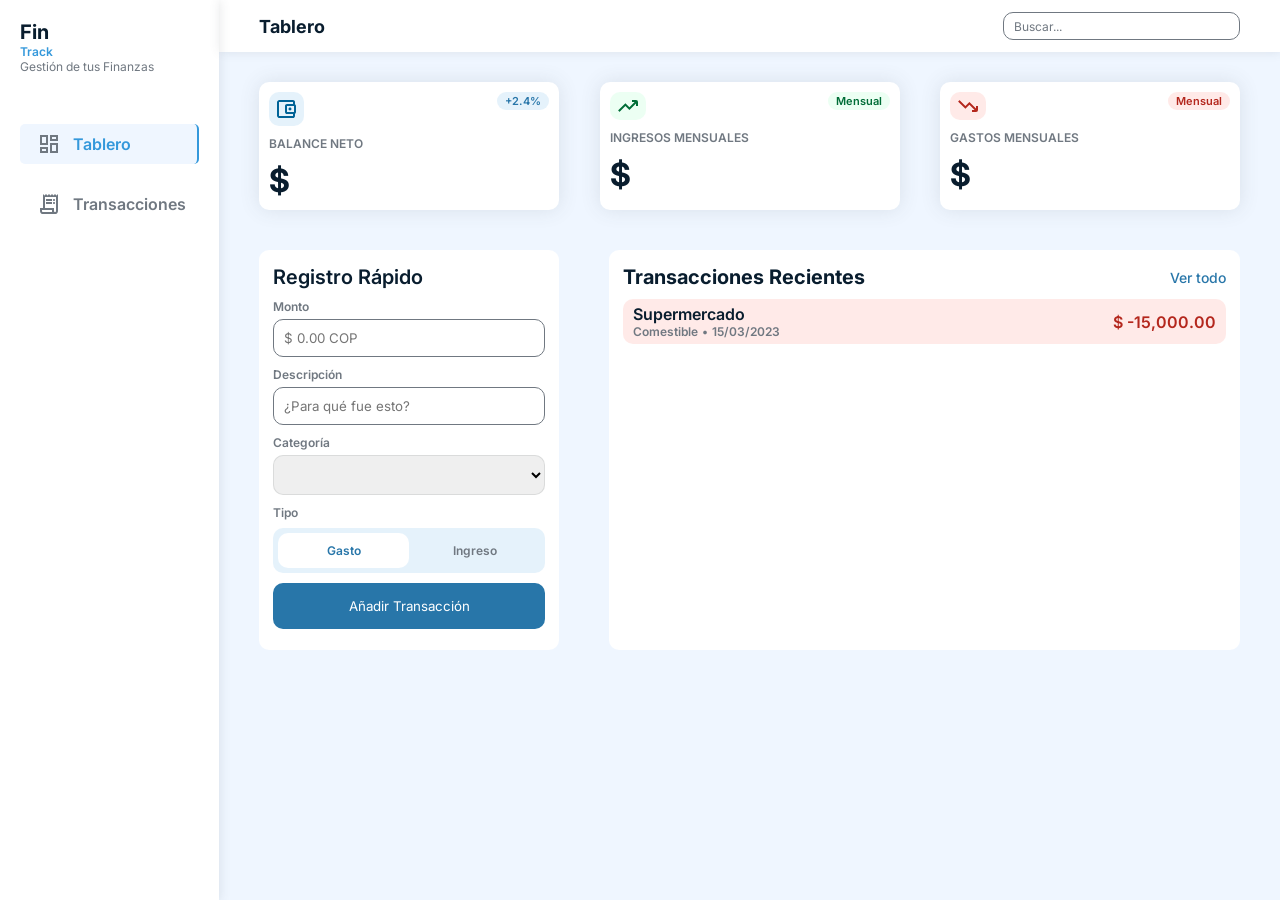
==== pages/dashboard.html @ e891d8c5 "Daschboard" ====
<!DOCTYPE html>
<html lang="en">
<head>
    <meta charset="UTF-8">
    <meta name="viewport" content="width=device-width, initial-scale=1.0">
    <link rel="stylesheet" href="../css/dashboard.css">
    <link rel="stylesheet" href="../css/styles.css">
    <link rel="icon" href="../assets/images/Logo FinTrack.png">
    <title>FinTrack - Dashboard</title>
</head>
<body>
    
    <aside class="sidebar">
        
        <div class="logoText">
            <h1>
                Fin<span>Track</span>
            </h1>
            <p>Gestión de tus Finanzas</p>
        </div>
        
        <nav>
            <ul>
                <li><img src="../assets/icons/Icon-dashboard.svg" alt="dashboard"><a class="pages-dash" href="../pages/dashboard.html">Tablero</a></li>
                <li><img src="../assets/icons/Icon-transacciones.svg" alt="transacciones"><a class="pages-transacciones" href="../pages/dashboard.html">Transacciones</a></li>
            </ul>
        </nav>

    </aside>

    <main>

        <header>
            <div class="text-resumen">
                <h2>Tablero</h2>
            </div>
            <div class="buscador">
                <input type="text" placeholder="Buscar...">
            </div>
        </header>

        <section class="container-informacion-cuenta">

            <div class="cards-cuentas-totales">

                <div class="card-cuenta-total">

                    <div class="parte-superior-total">
                        <img src="../assets/icons/Icon-wallet.svg" alt="wallet">
                        <span class="rendimiento">+2.4%</span>
                    </div>

                    <div class="balance-total">
                        <h3>BALANCE NETO</h3>
                        <p class="Saldo-total">
                            $
                        </p>
                    </div>

                </div>

                <div class="card-cuenta-enAlta">

                    <div class="parte-superior-enAlta">
                        <img src="../assets/icons/Icon-enAlta.svg" alt="Grafica en alta">
                        <span class="ingresoSpam">Mensual</span>
                    </div>

                    <div class="balance-total">
                        <h3>INGRESOS MENSUALES</h3>
                        <p class="Saldo-total">
                            $
                        </p>
                    </div>

                </div>

                <div class="card-cuenta-enBaja">

                    <div class="parte-superior-enBaja">
                        <img src="../assets/icons/Icon-enBaja.svg" alt="Grafica en baja">
                        <span class="gastoSpam">Mensual</span>
                    </div>

                    <div class="balance-total">
                        <h3>GASTOS MENSUALES</h3>
                        <p class="Saldo-negativo-total">
                            $
                        </p>
                    </div>

                </div>

            </div>

            <div class="tableros">

                <div class="tablero-transaccion">

                    <h4>Registro Rápido</h4>

                    <form action="">
                        <div class="input-goup">
                            <label for="Number">Monto</label>
                            <input type="number" id="Number" name="Number" placeholder="$ 0.00 COP">
                        </div>
                        <div class="input-goup">
                            <label for="descripcion">Descripción</label>
                            <input type="text" id="descripcion" name="descripcion" placeholder="¿Para qué fue esto?">
                        </div>
                        <div class="input-goup">
                            <label for="categoria">Categoría</label>
                            <select id="categoria" name="categoria">
                            </select>
                        </div>

                        <div class="tipo-container">
                            <span class="titulo">Tipo</span>
                            <div class="tipo-selector">
                                <input type="radio" id="gasto" name="tipo" checked>
                                <label for="gasto">Gasto</label>

                                <input type="radio" id="ingreso" name="tipo">
                                <label for="ingreso">Ingreso</label>
                            </div>
                        </div>


                        <button type="submit">Añadir Transacción</button>
                    </form>

                </div>

                <div class="tablero-resumen">

                    <div class="encabezado">
                        <h4>Transacciones Recientes</h4>
                        <a href="#">Ver todo</a>
                    </div>

                    <div class="resumen-de-transacciones">

                            <div class="transaccion-resiente">

                                    <div class="Descripcion-Tipo">

                                        <div class="texto-descriptivo">

                                            <p class="descripcion">Supermercado</p>

                                            <div class="tipo-fecha">

                                                <p class="tipo">Comestible</p>
                                                <span>•</span>
                                                <p class="fecha">15/03/2023</p>

                                            </div>

                                        </div>

                                        <div class="coste-transaccion">
                                            <p class="monto">$ -15,000.00</p>
                                        </div>

                                    </div>

                            </div>

                            

                    </div>

                </div>

            </div>

        </section>

    </main>

</body>
</html>
---- css/dashboard.css ----
*{
  margin: 0;
  padding: 0;
  box-sizing: border-box;
  font-family: "Inter";
  text-decoration: none;
  list-style: none;
}


body{
  display: flex;
}

.sidebar{ 
  width:20% ;
  min-width: 200px;
  min-height: 100vh;
  display: flex;
  flex-direction: column;
  padding: 20px;
  gap: 50px;
  color: var(--color-form);
  box-shadow: 1px 1px 10px var(--color-bg-form);
  position: relative;
  z-index: 1;
}

.logoText h1{
  font-size: 20px;
  color: var(--color-logo);
}

.logoText span{
  color: var(--color-primary);
}

.logoText p{
  font-size: 12px;
}

ul{
  display: flex;
  flex-direction: column;
  gap: 20px;
}

nav ul li{
  display: flex;
  gap: 15px;
  padding: 10px 20px;
  border-radius: 5px;
}

nav a{
  color: var(--color-form);
  font-weight: 600;
}

nav .pages-dash{
  color: var(--color-primary);
}

nav .pages-transacciones:hover{
  color: var(--color-primary);
  transition: 1s ease;
}

nav ul li:first-child{
  background-color: var(--color-bg-primary);
  border-right: 2px solid var(--color-primary);
}


nav ul li:last-child{
  transition: 1s ease;
}

nav ul li:last-child:hover{
  transition: 1s ease;
  background-color: var(--color-bg-primary);
  border-right: 2px solid var(--color-primary);
}



main{
  display: flex;
  flex-direction: column;
  gap: 10px;
  width: 100%;
  background-color: var(--color-bg-primary);
}

header{
  display: flex;
  justify-content: space-between;
  align-items: center;
  background-color: var(--color-secondary);
  padding: 12px 40px;
  box-shadow: 1px 0px 10px var(--color-bg-form);
}

header h2{
  font-size: 18px;
  color: var(--color-logo);
}

.buscador input{
  padding: 5px 10px;
  border-radius: 10px;
  border: 1px solid var(--color-form);
}

.buscador input:focus{
  border: 1px solid var(--color-form);
  outline: none;
}

.buscador input::placeholder{
  color: var(--color-form);
  font-size: 12px;
}





.container-informacion-cuenta{
  display: flex;
  flex-direction: column;
  padding: 20px 40px;
  gap: 40px;
}

.cards-cuentas-totales{
  display: flex;
  justify-content: space-between;
}

.card-cuenta-total,
.card-cuenta-enAlta,
.card-cuenta-enBaja{
  display: flex;
  flex-direction: column;
  gap: 10px;
  background-color: var(--color-secondary);
  padding: 10px;
  border-radius: 10px;
  min-width: 300px;
  color: var(--color-logo);
  box-shadow: 0 0 20px var(--color-bg-form);
}

.card-cuenta-total h3,
.card-cuenta-enAlta h3,
.card-cuenta-enBaja h3{
  color: var(--color-form);
  font-weight: 600;
  font-size: 12px;
}

.parte-superior-total,
.parte-superior-enAlta,
.parte-superior-enBaja{
  display: flex;
  align-items: flex-start;
  justify-content: space-between;
}

.parte-superior-total img,
.parte-superior-enAlta img,
.parte-superior-enBaja img{
  padding: 8px;
  border-radius: 10px;
}

.parte-superior-total img{
  background-color: var(--color-bg-blue);
}

.parte-superior-enAlta img{
  background-color: var(--color-good-bg);
}

.parte-superior-enBaja img{
  background-color: var(--color-danger-bg);
}

.rendimiento,
.ingresoSpam,
.gastoSpam{
  font-size: 11px;
  font-weight: 600;
  border-radius: 20px;
  padding: 2px 8px;
}

.rendimiento{
  color: var(--color-primary-black);
  background-color: var(--color-bg-blue);
}

.ingresoSpam{
  background-color: var(--color-good-bg);
  color: var(--color-good);
}

.gastoSpam{
  color: var(--color-danger);
  background-color: var(--color-danger-bg);
}

.balance-total{
  display: flex;
  flex-direction: column;
  gap: 10px;
}

.balance-total p{
  font-weight: bold;
  font-size: 32px;
}





.tableros{
  display: flex;
  gap: 50px;
}

.tablero-transaccion{
  min-width: 300px;
  display: flex;
  flex-direction: column;
  gap: 10px;
  background-color: var(--color-secondary);
  border-radius: 10px;
  padding: 15px 14px;
}

.tablero-transaccion h4{
  color: var(--color-logo);
  font-size: 20px;
  font-weight: 600;
}

.tablero-transaccion form{
  display: flex;
  flex-direction: column;
  gap: 10px;
}

form{
  color: var(--color-form);
  font-size: 12px;
  font-weight: 600;
}

.input-goup{
  display: flex;
  flex-direction: column;
  gap: 5px;
}

.input-goup input,
select{
  padding: 10px;
  border-radius: 10px;
  border: 1px solid var(--color-bg-form);
}

.input-goup input,
select:focus{
  outline: none;
  border: 1px solid var(--color-form);
}


.tipo-container {
  display: flex;
  flex-direction: column;
  gap: 8px; /* espacio entre título y selector */
  font-family: Arial, sans-serif;
}

.titulo {
  font-size: 12px;
  font-weight: 600;
  color: var(--color-form);
}

.tipo-selector {
  padding: 5px;
  background-color: var(--color-bg-blue);
  display: flex;
  border-radius: 10px;
  overflow: hidden;
}

.tipo-selector input {
  display: none; /* ocultamos los radios */
}

.tipo-selector label {
  flex: 1;
  text-align: center;
  padding: 10px;
  cursor: pointer;
  background-color: transparent;
  transition: background-color 0.8s, color 0.8s;
}

.tipo-selector input:checked + label {
  background-color: var(--color-secondary); /* color activo */
  color: var(--color-primary-black);
  font-weight: 600;
  border-radius: 10px;
}

form button{
  padding: 15px 10px;
  color: var(--color-secondary);
  background-color: var(--color-primary-black);
  border: none;
  border-radius: 10px;
  cursor: pointer;
}


input[type=number]::-webkit-inner-spin-button,
input[type=number]::-webkit-outer-spin-button {
  -webkit-appearance: none;
  margin: 0;
}


.tablero-resumen{
  display: flex;
  flex-direction: column;
  background-color: var(--color-secondary);
  width: 100%;
  height: 400px;
  border-radius: 10px;
  padding: 15px 14px;
  color: var(--color-logo);
  gap: 10px;
  overflow: hidden;
}

.encabezado{
  display: flex;
  justify-content: space-between;
  align-items: center;
}

.encabezado h4{
  font-size: 20px;
}

.encabezado a{
  color: var(--color-primary-black);
  font-size: 14px;
  font-weight: 500;
}

.resumen-de-transacciones{
  display: flex;
  width: 100%;
  height: 100%;
  flex-direction: column;
  gap: 10px;
  overflow-y: auto;
}

.transaccion-resiente{
  background-color: var(--color-danger-bg);
  padding: 5px 10px;
  border-radius: 10px;
}

.Descripcion-Tipo{
  display: flex;
  justify-content: space-between;
  align-items: center;
}

.Descripcion-Tipo .descripcion{
  font-size: 16px;
  font-weight: 600;
}

.Descripcion-Tipo .tipo-fecha, span{
  display: flex;
  gap: 4px;
  font-size: 12px;
  color: var(--color-form);
  font-weight: 600;
}

.Descripcion-Tipo .monto{
  color: var(--color-danger);
  font-weight: 600;
  font-size: 16px;
}


@media (max-width: 570px) {
  body {
    flex-direction: column;
  }

  .sidebar {
    position: fixed;
    bottom: 0;
    left: 0;
    width: 100%;
    min-width: unset;
    min-height: auto;
    flex-direction: row;
    justify-content: space-around;
    align-items: center;
    padding: 10px;
    background-color: var(--color-secondary);
    z-index: 1000;
  }

  .logoText {
    display: none; /* ocultamos logo/texto en móvil */
  }

  nav ul {
    flex-direction: row;
    gap: 20px;
  }

  nav ul li {
    flex-direction: column;
    align-items: center;
    padding: 5px 10px;
    border-radius: 0;
    border: none !important;
    background: none;
  }

  nav ul li img{
    width: 25px;
    height: 25px;
  }

  nav a {
    font-size: 12px; /* texto más pequeño */
    font-weight: 600;
  }

  main {
    margin-bottom: 80px; /* espacio para que el contenido no quede tapado */
  }

  header {
    padding: 10px 20px;
    gap: 10px;
  }

  header h2 {
    font-size: 16px;
  }

  .buscador input {
    width: 100%;
    font-size: 12px;
  }

  .cards-cuentas-totales {
    flex-direction: column;
    gap: 20px;
  }

  .card-cuenta-total,
  .card-cuenta-enAlta,
  .card-cuenta-enBaja {
    min-width: unset;
    width: 100%;
  }

  .tableros {
    flex-direction: column;
    gap: 20px;
  }

  .tablero-transaccion,
  .tablero-resumen {
    width: 100%;
    min-width: unset;
  }

  .Descripcion-Tipo .descripcion {
    font-size: 14px;
  }

  .Descripcion-Tipo .monto {
    font-size: 14px;
  }
}
---- css/styles.css ----
@import url('https://fonts.googleapis.com/css2?family=Inter:ital,opsz,wght@0,14..32,100..900;1,14..32,100..900&display=swap');


:root{

    /* colores */
    --color-primary: #3498DB;
    --color-secondary: #ffffff;
    --color-primary-black: #2876a9;
    --color-bg-primary: #EFF6FF;
    --color-bg-blue: #3498DB20;

    --color-logo: #091D2E;

    --color-good: #006D37;
    --color-good-bg: #6bfe9c20;

    --color-danger: #B4271D;
    --color-danger-bg: #FB5A4920;

    --color-form: #707881;
    --color-bg-form: #494e5420;
}
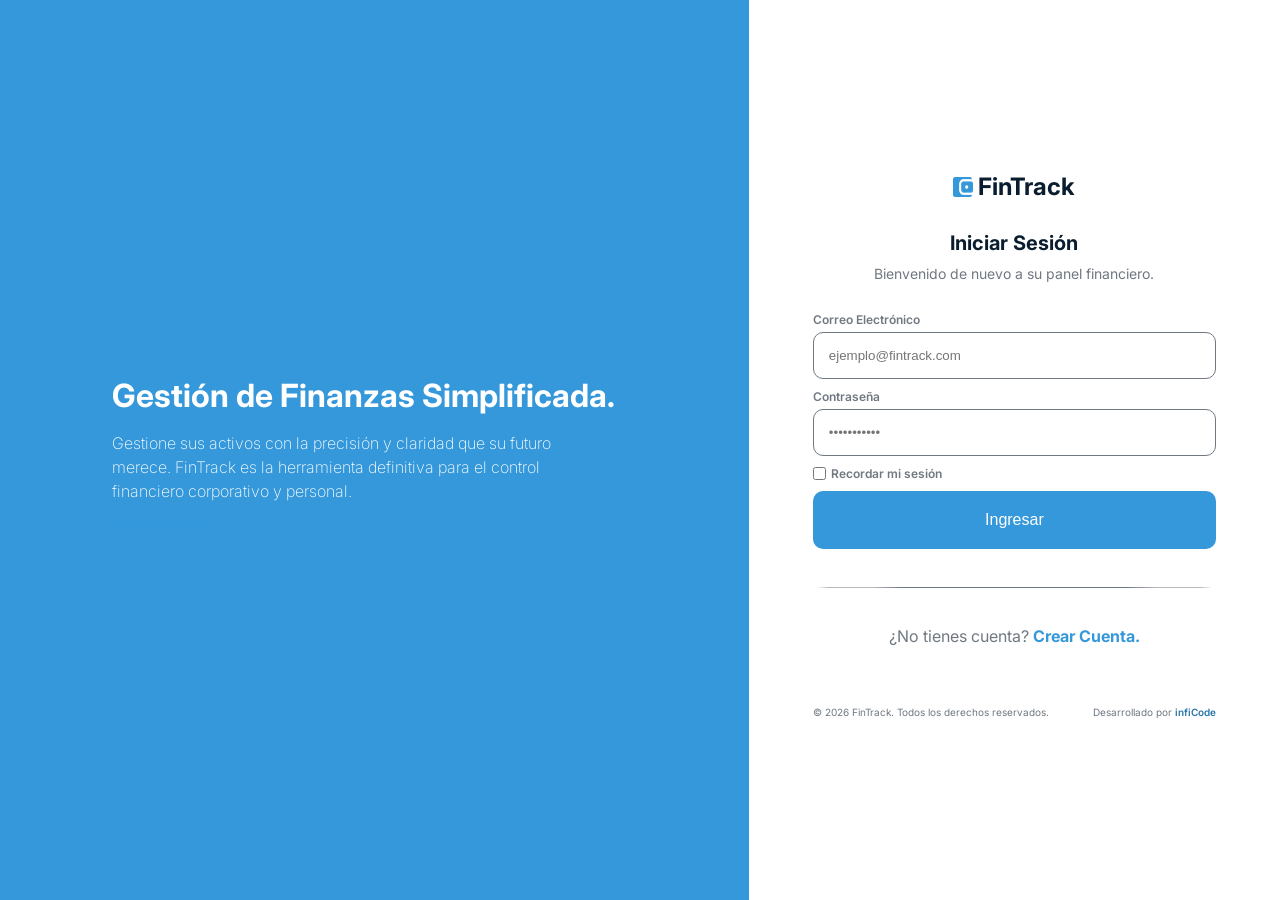
==== commit c5e17297: "funcionalidades y estilos" ====
--- a/pages/dashboard.html
+++ b/pages/dashboard.html
@@ -14,7 +14,7 @@
         
         <div class="logoText">
             <h1>
-                Fin<span>Track</span>
+                Fin<span class="spanLogo">Track</span>
             </h1>
             <p>Gestión de tus Finanzas</p>
         </div>
@@ -26,6 +26,11 @@
             </ul>
         </nav>
 
+        <div class="btn">
+            <button class="closeSesion">Cerrar Sesión</button>
+        </div>
+        
+
     </aside>
 
     <main>
@@ -84,7 +89,7 @@
 
                     <div class="balance-total">
                         <h3>GASTOS MENSUALES</h3>
-                        <p class="Saldo-negativo-total">
+                        <p class="Saldo-total">
                             $
                         </p>
                     </div>
@@ -99,10 +104,10 @@
 
                     <h4>Registro Rápido</h4>
 
-                    <form action="">
+                    <form autocomplete="off" action="">
                         <div class="input-goup">
                             <label for="Number">Monto</label>
-                            <input type="number" id="Number" name="Number" placeholder="$ 0.00 COP">
+                            <input type="text" id="Number" placeholder="100000" inputmode="numeric">
                         </div>
                         <div class="input-goup">
                             <label for="descripcion">Descripción</label>
@@ -140,7 +145,11 @@
 
                     <div class="resumen-de-transacciones">
 
-                            <div class="transaccion-resiente">
+                        <p class="mjs-sin-transacciones">
+                            Aun no hay transacciones recientes.
+                        </p>
+
+                            <!-- <div class="transaccion-resiente-gasto">
 
                                     <div class="Descripcion-Tipo">
 
@@ -166,7 +175,31 @@
 
                             </div>
 
-                            
+                            <div class="transaccion-resiente-ingreso">
+
+                                    <div class="Descripcion-Tipo">
+
+                                        <div class="texto-descriptivo">
+
+                                            <p class="descripcion">Supermercado</p>
+
+                                            <div class="tipo-fecha">
+
+                                                <p class="tipo">Comestible</p>
+                                                <span>•</span>
+                                                <p class="fecha">15/03/2023</p>
+
+                                            </div>
+
+                                        </div>
+
+                                        <div class="coste-transaccion">
+                                            <p class="monto">$ +15,000.00</p>
+                                        </div>
+
+                                    </div>
+
+                            </div> -->
 
                     </div>
 
@@ -178,5 +211,7 @@
 
     </main>
 
+
+    <script src="../js/dashboard.js"></script>
 </body>
 </html>
--- a/css/dashboard.css
+++ b/css/dashboard.css
@@ -10,12 +10,14 @@
 
 body{
   display: flex;
+  height: 100vh;
+  overflow: hidden;
 }
 
 .sidebar{ 
   width:20% ;
   min-width: 200px;
-  min-height: 100vh;
+  height: 100vh;
   display: flex;
   flex-direction: column;
   padding: 20px;
@@ -31,8 +33,24 @@
   color: var(--color-logo);
 }
 
-.logoText span{
+.logoText .spanLogo{
   color: var(--color-primary);
+}
+
+.btn{
+  width: 100%;
+  height: 100%;
+  display: flex;
+  flex-direction: column;
+  justify-content: flex-end;
+}
+
+.btn button{
+  color: var(--color-secondary);
+  background-color: var(--color-primary-black);
+  border: none;
+  border-radius: 10px;
+  padding: 10px;
 }
 
 .logoText p{
@@ -89,7 +107,9 @@
   flex-direction: column;
   gap: 10px;
   width: 100%;
+  height: 100%;
   background-color: var(--color-bg-primary);
+  overflow-y: scroll;
 }
 
 header{
@@ -173,6 +193,8 @@
 .parte-superior-enBaja img{
   padding: 8px;
   border-radius: 10px;
+  width: 35px;
+  height: 34px;
 }
 
 .parte-superior-total img{
@@ -185,6 +207,18 @@
 
 .parte-superior-enBaja img{
   background-color: var(--color-danger-bg);
+}
+
+.card-cuenta-total .Saldo-total{
+  color: var(--color-primary-black);
+}
+
+.card-cuenta-enAlta .Saldo-total{
+  color: var(--color-good);
+}
+
+.card-cuenta-enBaja .Saldo-total{
+  color: var(--color-danger);
 }
 
 .rendimiento,
@@ -228,11 +262,12 @@
 
 .tableros{
   display: flex;
-  gap: 50px;
+  gap: 40px;
 }
 
 .tablero-transaccion{
   min-width: 300px;
+  height: fit-content;
   display: flex;
   flex-direction: column;
   gap: 10px;
@@ -342,7 +377,8 @@
   flex-direction: column;
   background-color: var(--color-secondary);
   width: 100%;
-  height: 400px;
+  height: 100%;
+  max-height: 388px;
   border-radius: 10px;
   padding: 15px 14px;
   color: var(--color-logo);
@@ -354,6 +390,8 @@
   display: flex;
   justify-content: space-between;
   align-items: center;
+  padding-bottom: 5px;
+  border-bottom: 1px solid var(--color-bg-form);
 }
 
 .encabezado h4{
@@ -375,12 +413,38 @@
   overflow-y: auto;
 }
 
-.transaccion-resiente{
+.mjs-sin-transacciones{
+  width: 100%;
+  height: 100%;
+  color: var(--color-form);
+  font-weight: 600;
+  font-size: 18px;
+  display: flex;
+  justify-content: center;
+  align-items: center;
+}
+
+.transaccion-resiente-gasto,
+.transaccion-resiente-ingreso{
+  display: none;
+}
+
+.transaccion-resiente-gasto{
   background-color: var(--color-danger-bg);
   padding: 5px 10px;
   border-radius: 10px;
 }
 
+.transaccion-resiente-ingreso{
+  background-color: var(--color-good-bg2);
+  padding: 5px 10px;
+  border-radius: 10px;
+}
+
+.transaccion-resiente-ingreso .coste-transaccion .monto{
+  color: var(--color-good);
+}
+
 .Descripcion-Tipo{
   display: flex;
   justify-content: space-between;
@@ -392,7 +456,7 @@
   font-weight: 600;
 }
 
-.Descripcion-Tipo .tipo-fecha, span{
+.Descripcion-Tipo .tipo-fecha{
   display: flex;
   gap: 4px;
   font-size: 12px;
@@ -418,7 +482,7 @@
     left: 0;
     width: 100%;
     min-width: unset;
-    min-height: auto;
+    height: fit-content;
     flex-direction: row;
     justify-content: space-around;
     align-items: center;
@@ -428,7 +492,7 @@
   }
 
   .logoText {
-    display: none; /* ocultamos logo/texto en móvil */
+    display: none; 
   }
 
   nav ul {
@@ -451,12 +515,12 @@
   }
 
   nav a {
-    font-size: 12px; /* texto más pequeño */
+    font-size: 12px; 
     font-weight: 600;
   }
 
   main {
-    margin-bottom: 80px; /* espacio para que el contenido no quede tapado */
+    margin-bottom: 80px; 
   }
 
   header {
--- a/css/styles.css
+++ b/css/styles.css
@@ -14,6 +14,7 @@
 
     --color-good: #006D37;
     --color-good-bg: #6bfe9c20;
+    --color-good-bg2: #6bfe9c60;
 
     --color-danger: #B4271D;
     --color-danger-bg: #FB5A4920;
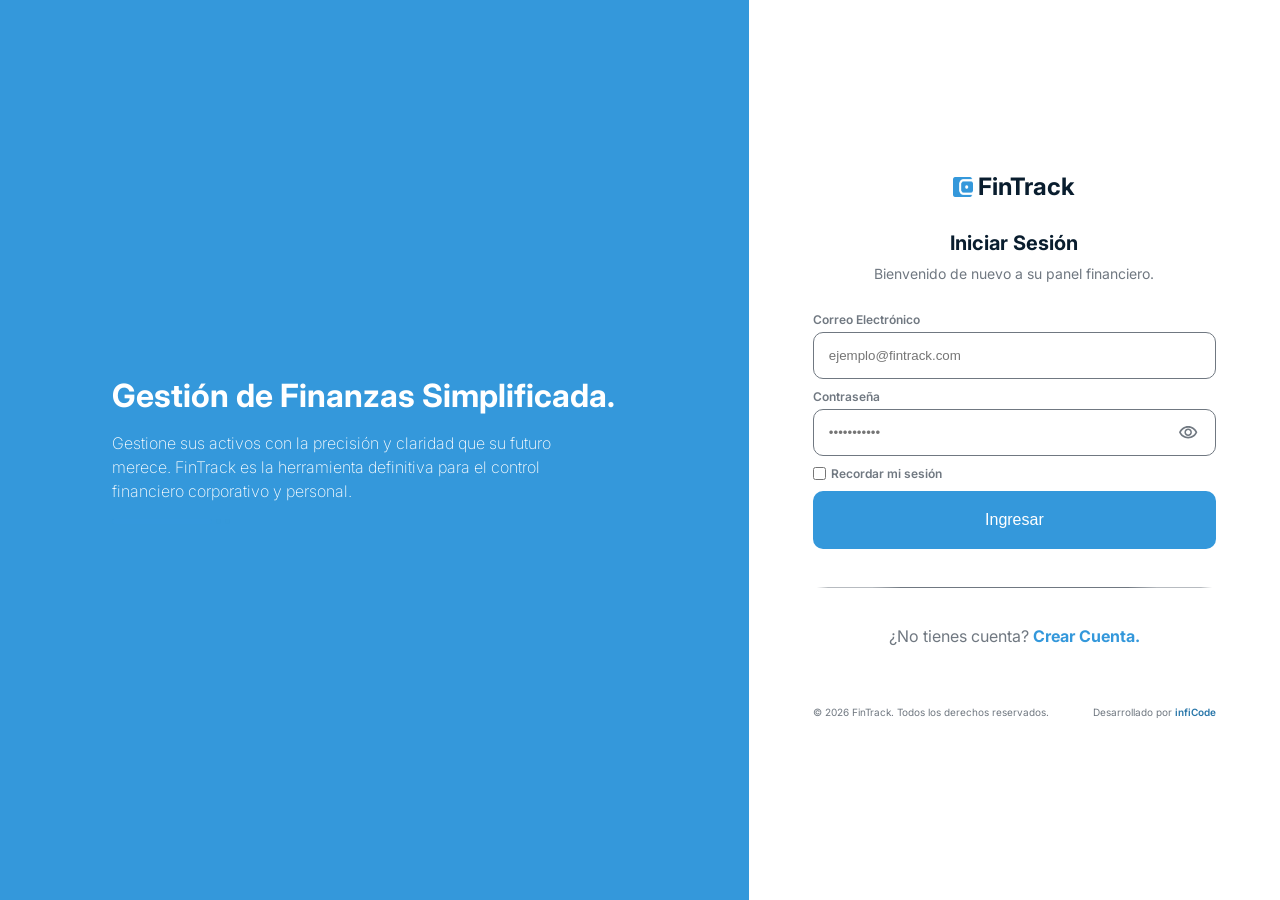
==== commit 132e5081: "Version DEMO" ====
--- a/pages/dashboard.html
+++ b/pages/dashboard.html
@@ -212,6 +212,33 @@
     </main>
 
 
+    <div id="modalEditar" class="modal hidden">
+  <div class="modal-content">
+
+    <h3>Editar Transacción</h3>
+
+    <input type="number" id="editMonto" placeholder="Monto">
+    <input type="text" id="editDescripcion" placeholder="Descripción">
+
+    <select id="editCategoria"></select>
+
+    <div class="tipo-selector">
+      <input type="radio" id="editGasto" name="editTipo" value="gasto">
+      <label for="editGasto">Gasto</label>
+
+      <input type="radio" id="editIngreso" name="editTipo" value="ingreso">
+      <label for="editIngreso">Ingreso</label>
+    </div>
+
+    <div class="modal-buttons">
+      <button id="guardarEdit">Guardar</button>
+      <button id="cancelarEdit">Cancelar</button>
+    </div>
+
+  </div>
+</div>
+
+
     <script src="../js/dashboard.js"></script>
 </body>
 </html>
--- a/css/dashboard.css
+++ b/css/dashboard.css
@@ -441,6 +441,29 @@
   border-radius: 10px;
 }
 
+.acciones{
+  display: flex;
+  gap: 4px;
+}
+
+.acciones img{
+  width: 16px;
+  height: 16px;
+  cursor: pointer;
+  opacity: 0.7;
+  transition: 0.3s;
+}
+
+.acciones img:hover{
+  opacity: 1;
+  transform: scale(1.1);
+}
+
+.coste-transaccion{
+  display: flex;
+  gap: 30px;
+}
+
 .transaccion-resiente-ingreso .coste-transaccion .monto{
   color: var(--color-good);
 }
@@ -468,27 +491,61 @@
   color: var(--color-danger);
   font-weight: 600;
   font-size: 16px;
+}
+
+
+.modal{
+  position: fixed;
+  top: 0;
+  left: 0;
+  width: 100%;
+  height: 100%;
+  background: rgba(0,0,0,0.4);
+  display: flex;
+  justify-content: center;
+  align-items: center;
+  z-index: 999;
+}
+
+.hidden{
+  display: none;
+}
+
+.modal-content{
+  background: white;
+  padding: 20px;
+  border-radius: 10px;
+  width: 90%;
+  max-width: 400px;
+  display: flex;
+  flex-direction: column;
+  gap: 10px;
+}
+
+.modal-buttons{
+  display: flex;
+  gap: 10px;
 }
 
 
 @media (max-width: 570px) {
   body {
     flex-direction: column;
+    background-color: var(--color-bg-primary);
+    height: 100dvh;
   }
 
   .sidebar {
-    position: fixed;
+    position: absolute;
     bottom: 0;
     left: 0;
-    width: 100%;
-    min-width: unset;
+    min-width: 100%;
     height: fit-content;
     flex-direction: row;
     justify-content: space-around;
     align-items: center;
     padding: 10px;
     background-color: var(--color-secondary);
-    z-index: 1000;
   }
 
   .logoText {
@@ -506,21 +563,25 @@
     padding: 5px 10px;
     border-radius: 0;
     border: none !important;
-    background: none;
+    gap: 5px;
+  }
+
+  nav ul li:first-child {
+    background: none !important;
   }
 
   nav ul li img{
-    width: 25px;
-    height: 25px;
+    width: 18px;
+    height: 18px;
   }
 
   nav a {
-    font-size: 12px; 
+    font-size: 10px; 
     font-weight: 600;
   }
 
   main {
-    margin-bottom: 80px; 
+    margin-bottom: 70px; 
   }
 
   header {
@@ -560,6 +621,11 @@
     min-width: unset;
   }
 
+  .tablero-resumen{
+    height: 100%;
+    max-height: 388px;
+  }
+
   .Descripcion-Tipo .descripcion {
     font-size: 14px;
   }
@@ -567,4 +633,9 @@
   .Descripcion-Tipo .monto {
     font-size: 14px;
   }
-}
+
+  .coste-transaccion{
+    display: flex;
+    gap: 10px;
+  }
+}
